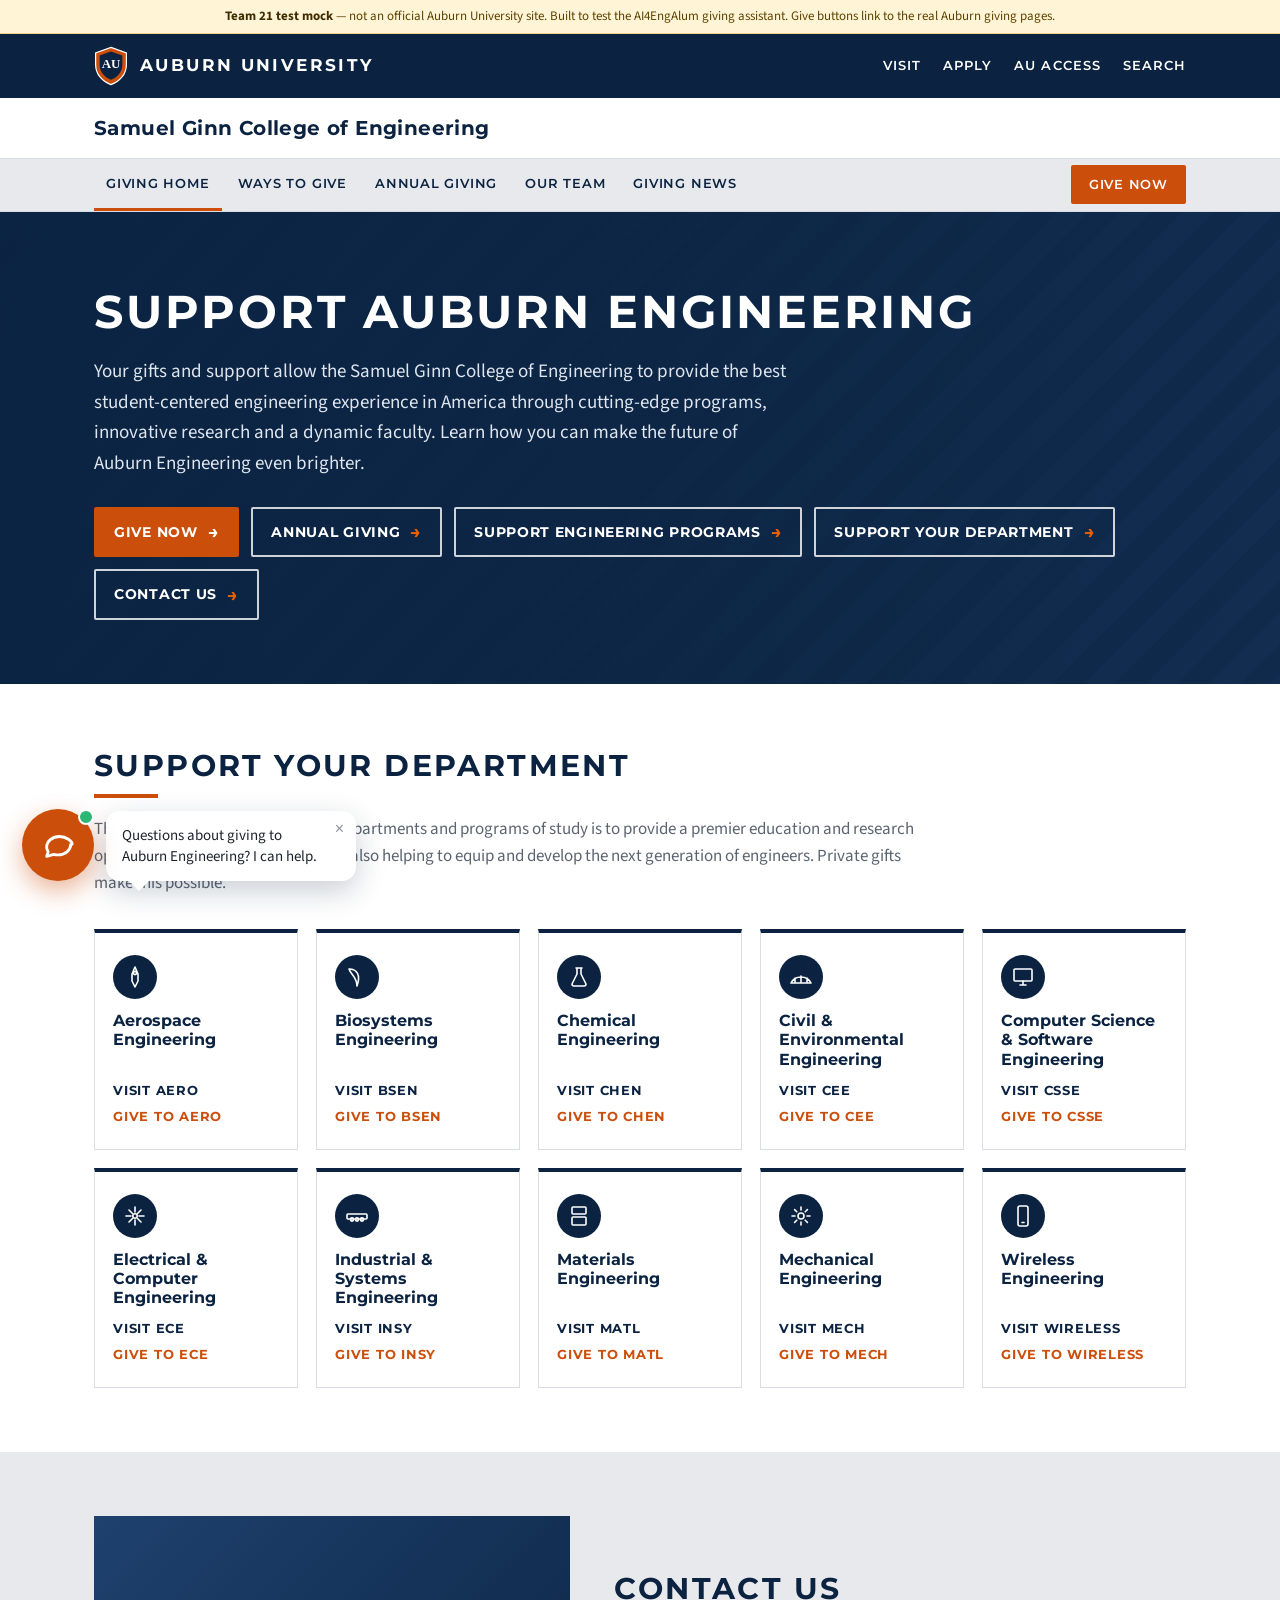
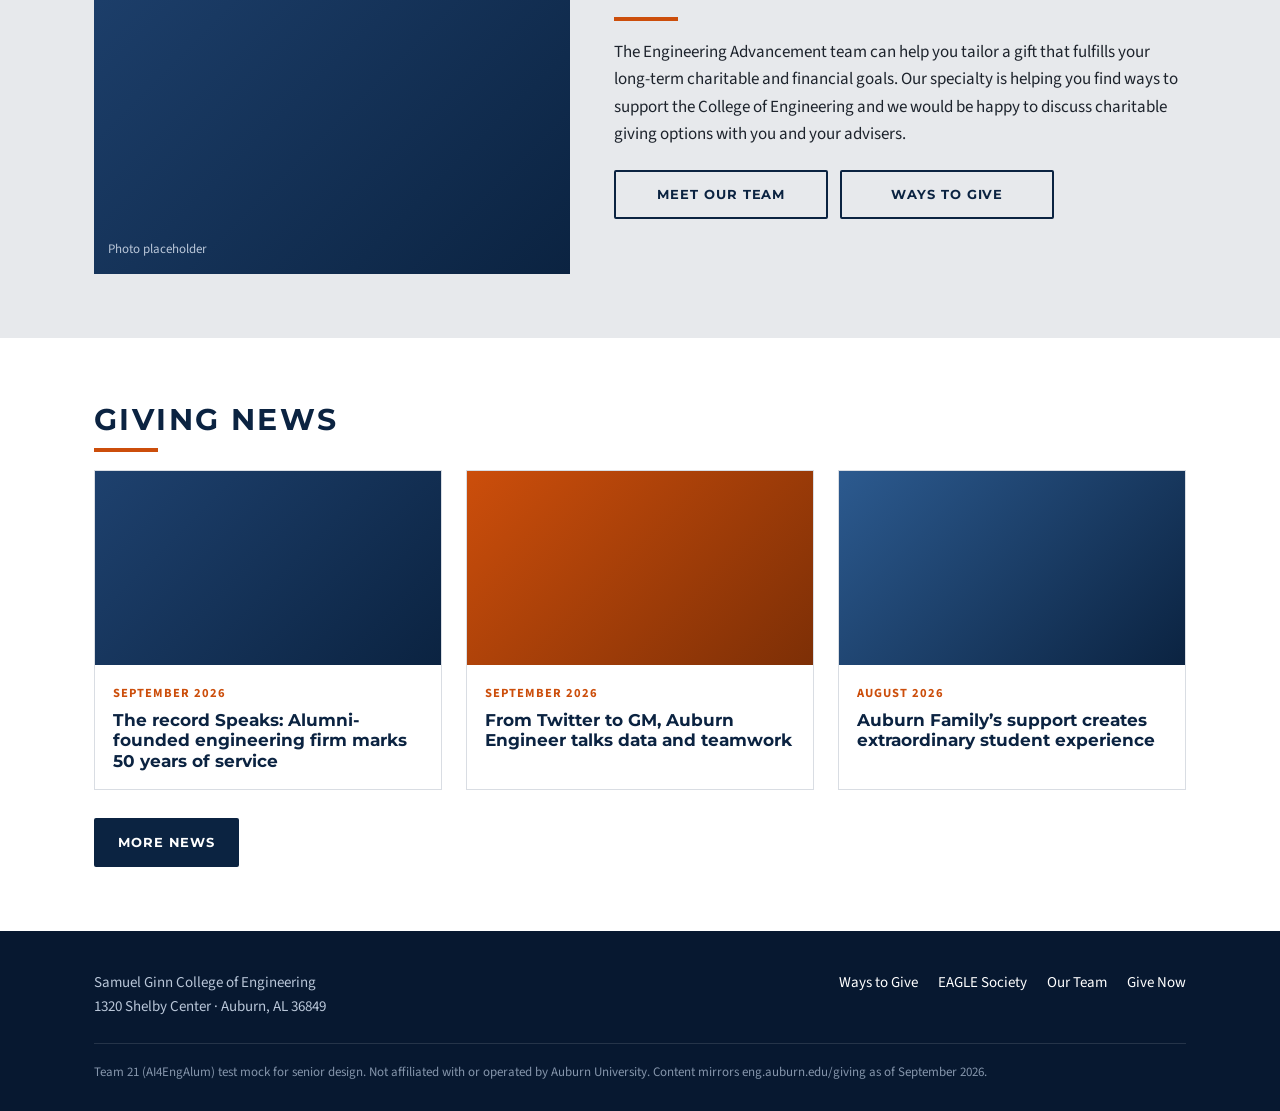
==== rag/static/site/index.html @ 4bf18b6c "Chat button and panel move to the bottom left, level with the site's back-to-top button The button's" ====
<!DOCTYPE html>
<html lang="en">
<head>
<meta charset="UTF-8">
<meta name="viewport" content="width=device-width, initial-scale=1.0">
<title>Support Auburn Engineering (Test Mock)</title>
<link rel="preconnect" href="https://fonts.googleapis.com">
<link rel="preconnect" href="https://fonts.gstatic.com" crossorigin>
<link href="https://fonts.googleapis.com/css2?family=Montserrat:wght@500;600;700&family=Source+Sans+3:wght@400;600;700&display=swap" rel="stylesheet">
<link rel="stylesheet" href="site.css">
</head>
<body id="top">
<div class="mock-banner"><strong>Team 21 test mock</strong> — not an official Auburn University site. Built to test the AI4EngAlum giving assistant. Give buttons link to the real Auburn giving pages.</div>

<header>
  <div class="topbar">
    <div class="wrap">
      <a class="au-brand" href="index.html">
        <svg class="shield" viewBox="0 0 42 48" aria-hidden="true"><path d="M21 1 L40 8 V22 C40 34 32 43 21 47 C10 43 2 34 2 22 V8 Z" fill="#cc4e0b" stroke="#fff" stroke-width="1.5"/><path d="M21 6 L35 11 V22 C35 31 29 38 21 41 C13 38 7 31 7 22 V11 Z" fill="#0b2341"/><text x="21" y="27" font-family="Georgia, serif" font-size="16" font-weight="700" fill="#fff" text-anchor="middle">AU</text></svg>
        <span class="wordmark">AUBURN UNIVERSITY</span>
      </a>
      <nav class="utility" aria-label="University">
        <a href="https://eng.auburn.edu/visit/">Visit</a>
        <a href="https://www.auburn.edu/admissions/">Apply</a>
        <a href="https://auaccess.auburn.edu/">AU Access</a>
        <a href="https://eng.auburn.edu/">Search</a>
      </nav>
    </div>
  </div>
  <div class="college-band"><div class="wrap"><a href="https://eng.auburn.edu/">Samuel Ginn College of Engineering</a></div></div>
</header>
<nav class="sec-nav" aria-label="Giving">
  <div class="wrap">
    <a href="index.html" aria-current="page">Giving Home</a>
    <a href="ways-to-give.html">Ways to Give</a>
    <a href="eagle-society.html">Annual Giving</a>
    <a href="team.html">Our Team</a>
    <a href="https://eng.auburn.edu/giving/giving-news.html">Giving News</a>
    <a class="give-now" href="https://give.auburn.edu/pages/au-samuel-ginn-college-of-engineering">Give Now</a>
  </div>
</nav>

<main>
  <section class="hero">
    <div class="wrap">
      <h1>Support Auburn Engineering</h1>
      <p>Your gifts and support allow the Samuel Ginn College of Engineering to provide the best student-centered engineering experience in America through cutting-edge programs, innovative research and a dynamic faculty. Learn how you can make the future of Auburn Engineering even brighter.</p>
      <div class="arrow-buttons">
        <a class="arrow-button primary" href="https://give.auburn.edu/pages/au-samuel-ginn-college-of-engineering">Give Now</a>
        <a class="arrow-button" href="eagle-society.html">Annual Giving</a>
        <a class="arrow-button" href="ways-to-give.html">Support Engineering Programs</a>
        <a class="arrow-button" href="#departments">Support Your Department</a>
        <a class="arrow-button" href="#contact">Contact Us</a>
      </div>
    </div>
  </section>

  <section class="block" id="departments">
    <div class="wrap">
      <h2 class="section-header">Support Your Department</h2>
      <p class="section-lede">The goal of each of the college’s 10 departments and programs of study is to provide a premier education and research opportunities for our students, while also helping to equip and develop the next generation of engineers. Private gifts make this possible.</p>
      <div class="dept-grid">
        <div class="dept-card">
          <div class="dept-icon"><svg viewBox="0 0 24 24"><path d="M12 2 L15 9 L15 16 L12 22 L9 16 L9 9 Z"/><circle cx="12" cy="8" r="1.6"/></svg></div>
          <h3>Aerospace Engineering</h3>
          <div class="dept-links"><a class="visit" href="https://eng.auburn.edu/aero">Visit AERO</a><a class="give" href="https://give.auburn.edu/campaigns/aerospace-engineering-department-2">Give to AERO</a></div>
        </div>
        <div class="dept-card">
          <div class="dept-icon"><svg viewBox="0 0 24 24"><path d="M12 21 C12 12 6 10 4 4 C12 4 16 10 12 21 Z"/></svg></div>
          <h3>Biosystems Engineering</h3>
          <div class="dept-links"><a class="visit" href="https://eng.auburn.edu/bsen">Visit BSEN</a><a class="give" href="https://give.auburn.edu/campaigns/biosystems-engineering-2">Give to BSEN</a></div>
        </div>
        <div class="dept-card">
          <div class="dept-icon"><svg viewBox="0 0 24 24"><path d="M9 3 H15 M10 3 V9 L5 19 A2 2 0 0 0 7 21 H17 A2 2 0 0 0 19 19 L14 9 V3"/></svg></div>
          <h3>Chemical Engineering</h3>
          <div class="dept-links"><a class="visit" href="https://eng.auburn.edu/chen">Visit CHEN</a><a class="give" href="https://give.auburn.edu/campaigns/chemical-engineering-department-7">Give to CHEN</a></div>
        </div>
        <div class="dept-card">
          <div class="dept-icon"><svg viewBox="0 0 24 24"><path d="M2 18 C6 10 18 10 22 18 M2 18 H22 M6 18 V13 M12 18 V11 M18 18 V13"/></svg></div>
          <h3>Civil &amp; Environmental Engineering</h3>
          <div class="dept-links"><a class="visit" href="https://eng.auburn.edu/civil">Visit CEE</a><a class="give" href="https://give.auburn.edu/campaigns/civil-engineering-department-8">Give to CEE</a></div>
        </div>
        <div class="dept-card">
          <div class="dept-icon"><svg viewBox="0 0 24 24"><rect x="3" y="4" width="18" height="12" rx="1"/><path d="M9 20 H15 M12 16 V20"/></svg></div>
          <h3>Computer Science &amp; Software Engineering</h3>
          <div class="dept-links"><a class="visit" href="https://eng.auburn.edu/csse">Visit CSSE</a><a class="give" href="https://give.auburn.edu/campaigns/computer-science-and-software-engineering-gifts">Give to CSSE</a></div>
        </div>
        <div class="dept-card">
          <div class="dept-icon"><svg viewBox="0 0 24 24"><circle cx="12" cy="12" r="2.2"/><path d="M12 3 V8 M12 16 V21 M3 12 H8 M16 12 H21 M6 6 L9.5 9.5 M14.5 14.5 L18 18 M18 6 L14.5 9.5 M9.5 14.5 L6 18"/></svg></div>
          <h3>Electrical &amp; Computer Engineering</h3>
          <div class="dept-links"><a class="visit" href="https://eng.auburn.edu/ece">Visit ECE</a><a class="give" href="https://give.auburn.edu/campaigns/electrical-and-computer-engineering-department-5">Give to ECE</a></div>
        </div>
        <div class="dept-card">
          <div class="dept-icon"><svg viewBox="0 0 24 24"><rect x="2" y="10" width="20" height="5" rx="1"/><circle cx="7" cy="15.5" r="1.6"/><circle cx="12" cy="15.5" r="1.6"/><circle cx="17" cy="15.5" r="1.6"/></svg></div>
          <h3>Industrial &amp; Systems Engineering</h3>
          <div class="dept-links"><a class="visit" href="https://eng.auburn.edu/insy">Visit INSY</a><a class="give" href="https://give.auburn.edu/campaigns/industrial-and-systems-engineering">Give to INSY</a></div>
        </div>
        <div class="dept-card">
          <div class="dept-icon"><svg viewBox="0 0 24 24"><rect x="5" y="3" width="14" height="7" rx="1"/><rect x="5" y="13" width="14" height="8" rx="1"/></svg></div>
          <h3>Materials Engineering</h3>
          <div class="dept-links"><a class="visit" href="https://eng.auburn.edu/matl">Visit MATL</a><a class="give" href="https://give.auburn.edu/campaigns/materials-engineering-2">Give to MATL</a></div>
        </div>
        <div class="dept-card">
          <div class="dept-icon"><svg viewBox="0 0 24 24"><circle cx="12" cy="12" r="3"/><path d="M12 3 V6 M12 18 V21 M3 12 H6 M18 12 H21 M5.6 5.6 L7.8 7.8 M16.2 16.2 L18.4 18.4 M18.4 5.6 L16.2 7.8 M7.8 16.2 L5.6 18.4"/></svg></div>
          <h3>Mechanical Engineering</h3>
          <div class="dept-links"><a class="visit" href="https://eng.auburn.edu/mech">Visit MECH</a><a class="give" href="https://give.auburn.edu/campaigns/mechanical-engineering-department-3">Give to MECH</a></div>
        </div>
        <div class="dept-card">
          <div class="dept-icon"><svg viewBox="0 0 24 24"><rect x="7" y="2" width="10" height="20" rx="2"/><path d="M11 18.5 H13"/></svg></div>
          <h3>Wireless Engineering</h3>
          <div class="dept-links"><a class="visit" href="https://eng.auburn.edu/wireless">Visit WIRELESS</a><a class="give" href="https://give.auburn.edu/campaigns/wireless-engineering-program-2">Give to WIRELESS</a></div>
        </div>
      </div>
    </div>
  </section>

  <section class="block alt" id="contact">
    <div class="wrap contact-grid">
      <div class="photo-ph" aria-hidden="true">Photo placeholder</div>
      <div>
        <h2 class="section-header">Contact Us</h2>
        <p>The Engineering Advancement team can help you tailor a gift that fulfills your long-term charitable and financial goals. Our specialty is helping you find ways to support the College of Engineering and we would be happy to discuss charitable giving options with you and your advisers.</p>
        <div class="contact-actions">
          <a class="btn" href="team.html">Meet our Team</a>
          <a class="btn" href="ways-to-give.html">Ways to give</a>
        </div>
      </div>
    </div>
  </section>

  <section class="block" id="news">
    <div class="wrap">
      <h2 class="section-header">Giving News</h2>
      <div class="news-grid">
        <article class="news-card">
          <a href="https://eng.auburn.edu/news/2026/09/speaks-marks-50th-anniversary">
            <div class="news-thumb"></div>
            <div class="news-body"><div class="date">September 2026</div><h3>The record Speaks: Alumni-founded engineering firm marks 50 years of service</h3></div>
          </a>
        </article>
        <article class="news-card">
          <a href="https://eng.auburn.edu/news/2026/09/marcus-hanson-talks-life-career">
            <div class="news-thumb" style="background:linear-gradient(135deg,#cc4e0b,#7d2f06)"></div>
            <div class="news-body"><div class="date">September 2026</div><h3>From Twitter to GM, Auburn Engineer talks data and teamwork</h3></div>
          </a>
        </article>
        <article class="news-card">
          <a href="https://eng.auburn.edu/news/2026/08/281415-mic-man-ben-timm-auburn-engineering-student-experience">
            <div class="news-thumb" style="background:linear-gradient(135deg,#2c5a8f,#0b2341)"></div>
            <div class="news-body"><div class="date">August 2026</div><h3>Auburn Family’s support creates extraordinary student experience</h3></div>
          </a>
        </article>
      </div>
      <a class="btn dark" href="https://eng.auburn.edu/giving/giving-news.html">More News</a>
    </div>
  </section>
</main>

<footer class="site">
  <div class="wrap">
    <div>Samuel Ginn College of Engineering<br>1320 Shelby Center · Auburn, AL 36849</div>
    <nav class="foot-links" aria-label="Footer">
      <a href="ways-to-give.html">Ways to Give</a>
      <a href="eagle-society.html">EAGLE Society</a>
      <a href="team.html">Our Team</a>
      <a href="https://give.auburn.edu/pages/au-samuel-ginn-college-of-engineering">Give Now</a>
    </nav>
    <div class="fine">Team 21 (AI4EngAlum) test mock for senior design. Not affiliated with or operated by Auburn University. Content mirrors eng.auburn.edu/giving as of September 2026.</div>
  </div>
</footer>

<div class="to-top"><a href="#top" aria-label="Back to top"><svg width="16" height="16" viewBox="0 0 16 16" fill="currentColor" aria-hidden="true"><path d="M8 15a.5.5 0 0 0 .5-.5V2.707l3.146 3.147a.5.5 0 0 0 .708-.708l-4-4a.5.5 0 0 0-.708 0l-4 4a.5.5 0 1 0 .708.708L7.5 2.707V14.5a.5.5 0 0 0 .5.5z"/></svg></a></div>
<script>(function(){var t=document.querySelector('.to-top');function f(){t.classList.toggle('show',scrollY>400);}addEventListener('scroll',f,{passive:true});f();})();</script>
<script src="chat-widget.js" defer></script>
</body>
</html>
---- rag/static/site/site.css ----
/* Test mock of the Auburn Engineering giving pages (eng.auburn.edu/giving).
   Colors match the live site's stylesheet; fonts are free stand-ins for the
   licensed Sweet Sans Pro. Not an official Auburn site. */

:root{
  --au-navy:#0b2341;
  --au-navy-deep:#071830;
  --au-orange:#cc4e0b;
  --au-orange-bright:#e86100;
  --au-gray:#e7e9ec;
  --au-gray-2:#eaeaea;
  --ink:#1d232c;
  --muted:#5b6470;
  --line:#d9dde3;
}
*{box-sizing:border-box;}
html,body{margin:0;padding:0;}
body{
  font-family:'Source Sans 3',-apple-system,BlinkMacSystemFont,'Segoe UI',sans-serif;
  font-size:17px;
  line-height:1.6;
  color:var(--ink);
  background:#fff;
  -webkit-font-smoothing:antialiased;
}
h1,h2,h3,h4{
  font-family:'Montserrat',sans-serif;
  color:var(--au-navy);
  margin:0 0 .5em;
  line-height:1.2;
}
a{color:var(--au-orange);}
a:hover{color:var(--au-orange-bright);}
.wrap{max-width:1140px;margin:0 auto;padding:0 24px;}

/* ---------- Test-mock banner ---------- */
.mock-banner{
  background:#fff4d6;
  color:#5c4400;
  border-bottom:1px solid #ecd48a;
  font-size:13px;
  text-align:center;
  padding:6px 16px;
}
.mock-banner strong{color:#3d2d00;}

/* ---------- University top bar ---------- */
.topbar{background:var(--au-navy);color:#fff;}
.topbar .wrap{display:flex;align-items:center;justify-content:space-between;min-height:64px;gap:16px;}
.au-brand{display:flex;align-items:center;gap:12px;color:#fff;text-decoration:none;}
.au-brand:hover{color:#fff;}
.au-brand .shield{width:34px;height:40px;flex:none;}
.au-brand .wordmark{
  font-family:'Montserrat',sans-serif;font-weight:700;letter-spacing:.14em;font-size:17px;
}
.utility{display:flex;gap:22px;font-family:'Montserrat',sans-serif;font-size:13px;
  font-weight:600;letter-spacing:.08em;text-transform:uppercase;}
.utility a{color:#fff;text-decoration:none;}
.utility a:hover{color:var(--au-orange-bright);}

/* ---------- College band ---------- */
.college-band{background:#fff;border-bottom:1px solid var(--line);}
.college-band .wrap{padding-top:14px;padding-bottom:14px;}
.college-band a{
  font-family:'Montserrat',sans-serif;color:var(--au-navy);text-decoration:none;
  font-weight:700;font-size:20px;letter-spacing:.02em;
}

/* ---------- Secondary nav (sticky) ---------- */
.sec-nav{background:var(--au-gray);position:sticky;top:0;z-index:50;border-bottom:1px solid var(--line);}
.sec-nav .wrap{display:flex;align-items:center;gap:4px;flex-wrap:wrap;min-height:50px;}
.sec-nav a{
  font-family:'Montserrat',sans-serif;font-size:13px;font-weight:600;letter-spacing:.06em;
  text-transform:uppercase;color:var(--au-navy);text-decoration:none;padding:14px 12px;
  border-bottom:3px solid transparent;
}
.sec-nav a:hover,.sec-nav a[aria-current="page"]{border-bottom-color:var(--au-orange);}
.sec-nav .give-now{
  margin-left:auto;background:var(--au-orange);color:#fff;border:none;padding:9px 18px;border-radius:2px;
}
.sec-nav .give-now:hover{background:var(--au-orange-bright);color:#fff;}

/* ---------- Page hero ---------- */
.hero{
  position:relative;color:#fff;
  background:
    linear-gradient(100deg,rgba(11,35,65,.96) 0%,rgba(11,35,65,.85) 50%,rgba(11,35,65,.55) 100%),
    repeating-linear-gradient(135deg,#1b3a63 0 22px,#16335a 22px 44px);
  padding:72px 0 64px;
}
.hero h1{
  color:#fff;text-transform:uppercase;letter-spacing:.06em;font-size:clamp(28px,5vw,46px);
  margin-bottom:.4em;
}
.hero p{max-width:700px;font-size:19px;color:#dfe6ef;margin:0 0 28px;}
.hero.slim{padding:52px 0 44px;}
.hero .crumbs{font-size:13px;letter-spacing:.06em;text-transform:uppercase;color:#b9c6d8;margin-bottom:12px;}
.hero .crumbs a{color:#fff;text-decoration:none;}

.arrow-buttons{display:flex;flex-wrap:wrap;gap:12px;}
.arrow-button{
  display:inline-flex;align-items:center;gap:10px;
  font-family:'Montserrat',sans-serif;font-weight:700;font-size:14px;letter-spacing:.05em;
  text-transform:uppercase;text-decoration:none;color:#fff;
  border:2px solid rgba(255,255,255,.8);padding:12px 18px;border-radius:2px;
}
.arrow-button::after{content:"\2192";color:var(--au-orange-bright);font-size:18px;line-height:1;}
.arrow-button:hover{background:#fff;color:var(--au-navy);}
.arrow-button.primary{background:var(--au-orange);border-color:var(--au-orange);}
.arrow-button.primary::after{color:#fff;}
.arrow-button.primary:hover{background:var(--au-orange-bright);border-color:var(--au-orange-bright);color:#fff;}

/* ---------- Sections ---------- */
section.block{padding:64px 0;}
section.block.alt{background:var(--au-gray);}
.section-header{
  text-transform:uppercase;letter-spacing:.08em;font-size:clamp(22px,3vw,30px);
  position:relative;padding-bottom:14px;margin-bottom:18px;
}
.section-header::after{
  content:"";position:absolute;left:0;bottom:0;width:64px;height:4px;background:var(--au-orange);
}
.section-lede{max-width:820px;color:var(--muted);margin:0 0 32px;}

.btn{
  display:inline-block;font-family:'Montserrat',sans-serif;font-weight:700;font-size:13px;
  letter-spacing:.07em;text-transform:uppercase;text-decoration:none;padding:12px 22px;border-radius:2px;
  border:2px solid var(--au-navy);color:var(--au-navy);background:transparent;text-align:center;
}
.btn:hover{background:var(--au-navy);color:#fff;}
.btn.dark{background:var(--au-navy);color:#fff;}
.btn.dark:hover{background:var(--au-orange);border-color:var(--au-orange);}
.btn.orange{background:var(--au-orange);border-color:var(--au-orange);color:#fff;}
.btn.orange:hover{background:var(--au-orange-bright);border-color:var(--au-orange-bright);}

/* ---------- Department grid ---------- */
.dept-grid{display:grid;grid-template-columns:repeat(auto-fill,minmax(200px,1fr));gap:18px;}
.dept-card{
  background:#fff;border:1px solid var(--line);border-top:4px solid var(--au-navy);
  padding:22px 18px;display:flex;flex-direction:column;gap:12px;
}
.dept-card:hover{border-top-color:var(--au-orange);}
.dept-icon{width:44px;height:44px;border-radius:50%;background:var(--au-navy);
  display:flex;align-items:center;justify-content:center;}
.dept-icon svg{width:24px;height:24px;stroke:#fff;fill:none;stroke-width:1.6;stroke-linecap:round;stroke-linejoin:round;}
.dept-card h3{font-size:16px;margin:0;flex:1;}
.dept-links{display:flex;flex-direction:column;gap:6px;}
.dept-links a{font-family:'Montserrat',sans-serif;font-size:12.5px;font-weight:700;
  letter-spacing:.06em;text-transform:uppercase;text-decoration:none;}
.dept-links a.give{color:var(--au-orange);}
.dept-links a.visit{color:var(--au-navy);}

/* ---------- Contact ---------- */
.contact-grid{display:grid;grid-template-columns:1fr 1.2fr;gap:44px;align-items:center;}
.photo-ph{
  aspect-ratio:4/3;background:linear-gradient(135deg,#1e416e,var(--au-navy));
  display:flex;align-items:flex-end;padding:14px;color:#b9c6d8;font-size:13px;
}
.contact-actions{display:grid;grid-template-columns:1fr 1fr;gap:12px;max-width:440px;margin-top:22px;}

/* ---------- News ---------- */
.news-grid{display:grid;grid-template-columns:repeat(auto-fill,minmax(280px,1fr));gap:24px;margin-bottom:28px;}
.news-card{background:#fff;border:1px solid var(--line);display:flex;flex-direction:column;}
.news-card a{color:inherit;text-decoration:none;}
.news-thumb{aspect-ratio:16/9;background:linear-gradient(135deg,#1e416e,var(--au-navy));}
.news-body{padding:18px;}
.news-body .date{font-size:12.5px;letter-spacing:.08em;text-transform:uppercase;color:var(--au-orange);font-weight:700;}
.news-body h3{font-size:17px;margin:.4em 0 0;}
.news-card:hover h3{color:var(--au-orange);}

/* ---------- Content pages ---------- */
.content-grid{display:grid;grid-template-columns:repeat(auto-fill,minmax(320px,1fr));gap:22px;}
.way{background:#fff;border:1px solid var(--line);border-left:4px solid var(--au-orange);padding:22px 24px;}
.way h3{font-size:19px;text-transform:uppercase;letter-spacing:.04em;}
.way p{margin:0 0 .7em;}
.way p:last-child{margin-bottom:0;}
.way address{font-style:normal;background:var(--au-gray);padding:10px 14px;margin:0 0 .7em;}
.prose{max-width:820px;}
.benefits{padding-left:1.2em;}
.benefits li{margin-bottom:.5em;}

/* ---------- Staff directory ---------- */
.staff-grid{display:grid;grid-template-columns:repeat(auto-fill,minmax(310px,1fr));gap:20px;}
.staff{background:#fff;border:1px solid var(--line);padding:20px 22px;display:flex;flex-direction:column;gap:6px;}
.staff h3{font-size:18px;margin:0;}
.staff .title{font-weight:600;color:var(--au-orange);font-size:15px;}
.staff .contact{font-size:15px;color:var(--muted);}
.staff .contact a{color:var(--au-navy);}
.staff p{margin:.4em 0 0;font-size:15.5px;}

/* ---------- Footer ---------- */
footer.site{background:var(--au-navy-deep);color:#b9c6d8;padding:40px 0 28px;font-size:15px;margin-top:0;}
footer.site .wrap{display:flex;flex-wrap:wrap;justify-content:space-between;gap:24px;}
footer.site a{color:#fff;text-decoration:none;}
footer.site a:hover{color:var(--au-orange-bright);}
footer.site .foot-links{display:flex;flex-wrap:wrap;gap:20px;}
footer.site .fine{flex-basis:100%;border-top:1px solid rgba(255,255,255,.12);padding-top:18px;font-size:13px;color:#8595ab;}

@media (max-width:820px){
  .contact-grid{grid-template-columns:1fr;}
  .utility{display:none;}
  .sec-nav .wrap{flex-wrap:nowrap;overflow-x:auto;scrollbar-width:none;padding-right:0;}
  .sec-nav .wrap::-webkit-scrollbar{display:none;}
  .sec-nav a{white-space:nowrap;flex:none;padding:14px 10px;}
  .sec-nav .give-now{margin:0 16px 0 6px;padding:8px 14px;}
  .college-band a{font-size:17px;}
  section.block{padding:48px 0;}
  .wrap{padding:0 16px;}
}

/* Copy of the live site's back-to-top button (Bootstrap btn-light, 42x38, right 21.6px, bottom 36px).
   Shown after scrolling, like the real one; the chat button lines up with it on the left. */
.to-top{position:fixed;right:21.6px;bottom:36px;z-index:1000;opacity:0;pointer-events:none;transition:opacity .2s ease;}
.to-top.show{opacity:1;pointer-events:auto;}
.to-top a{display:flex;align-items:center;justify-content:center;width:42px;height:38px;background:#f8f9fa;
  border:1px solid #f8f9fa;border-radius:6px;color:#212529;box-shadow:0 1px 4px rgba(0,0,0,.15);}
.to-top a:hover{background:#e2e6ea;}
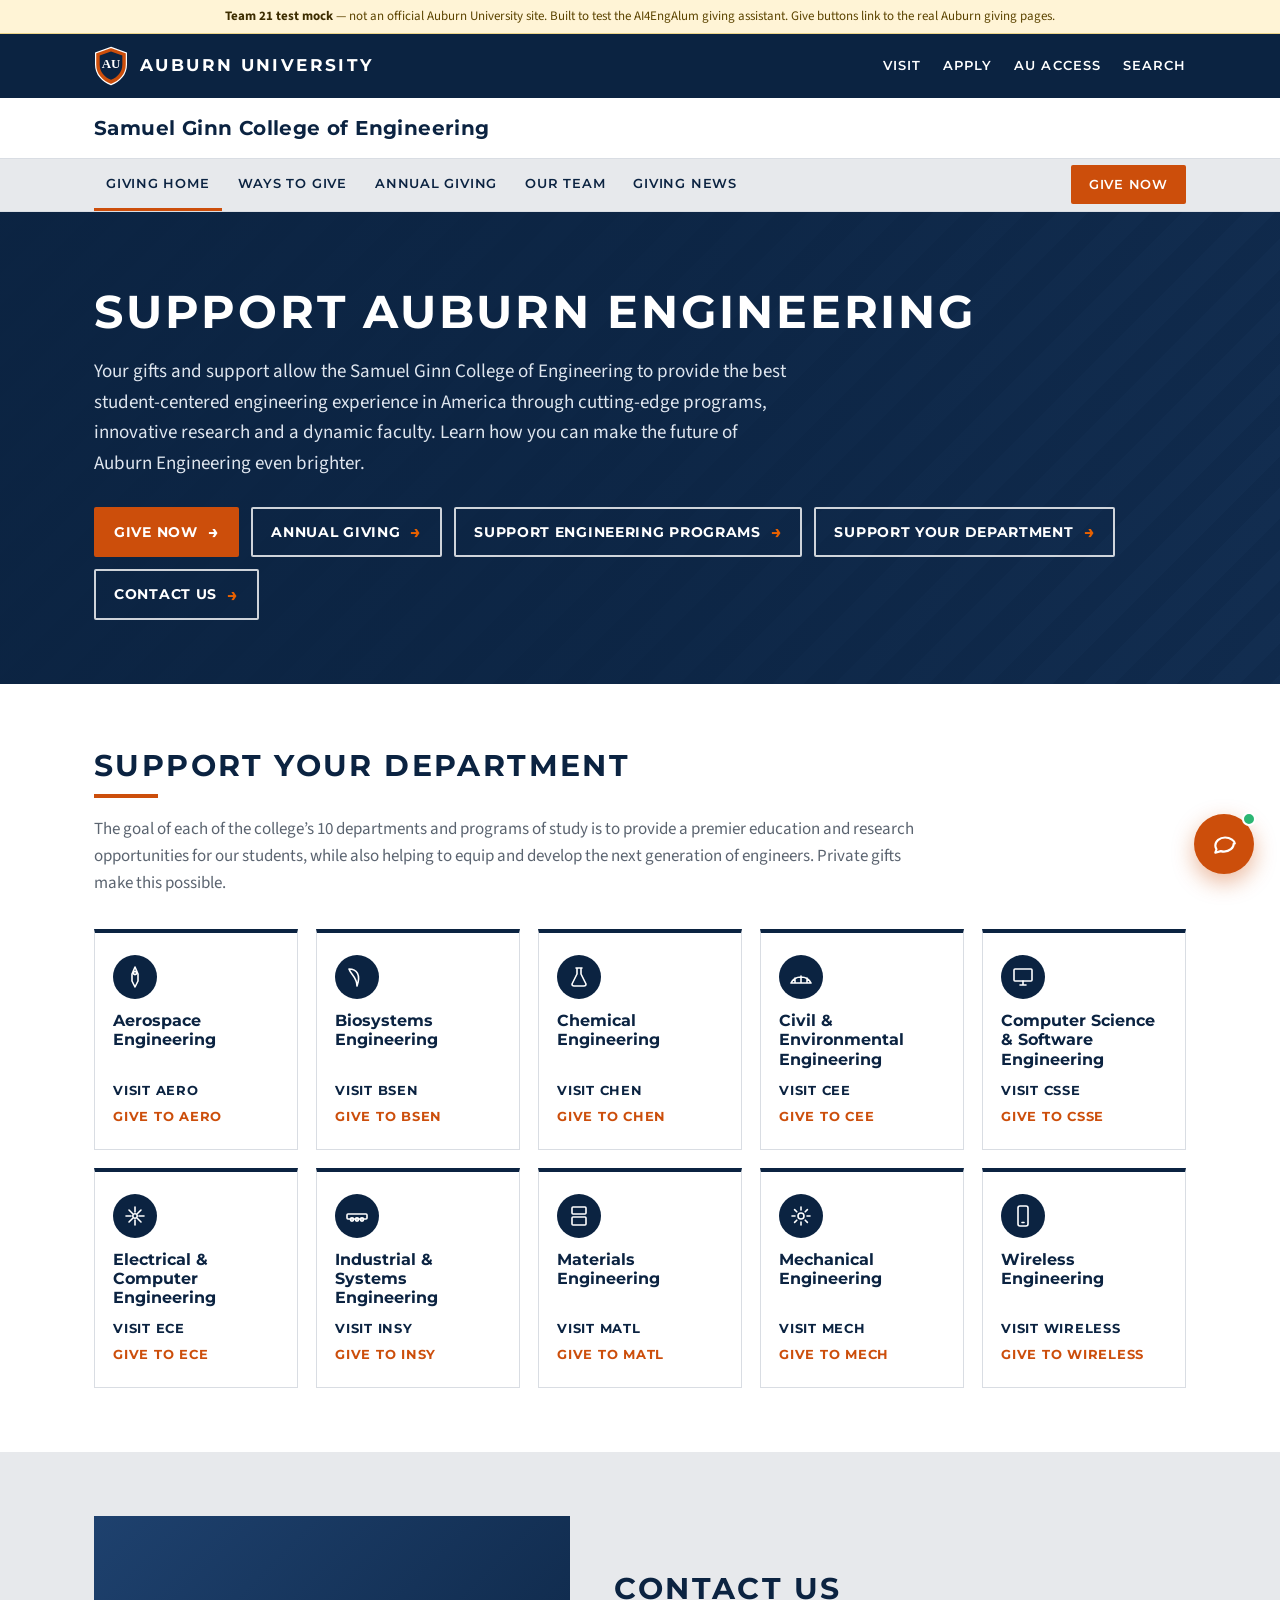
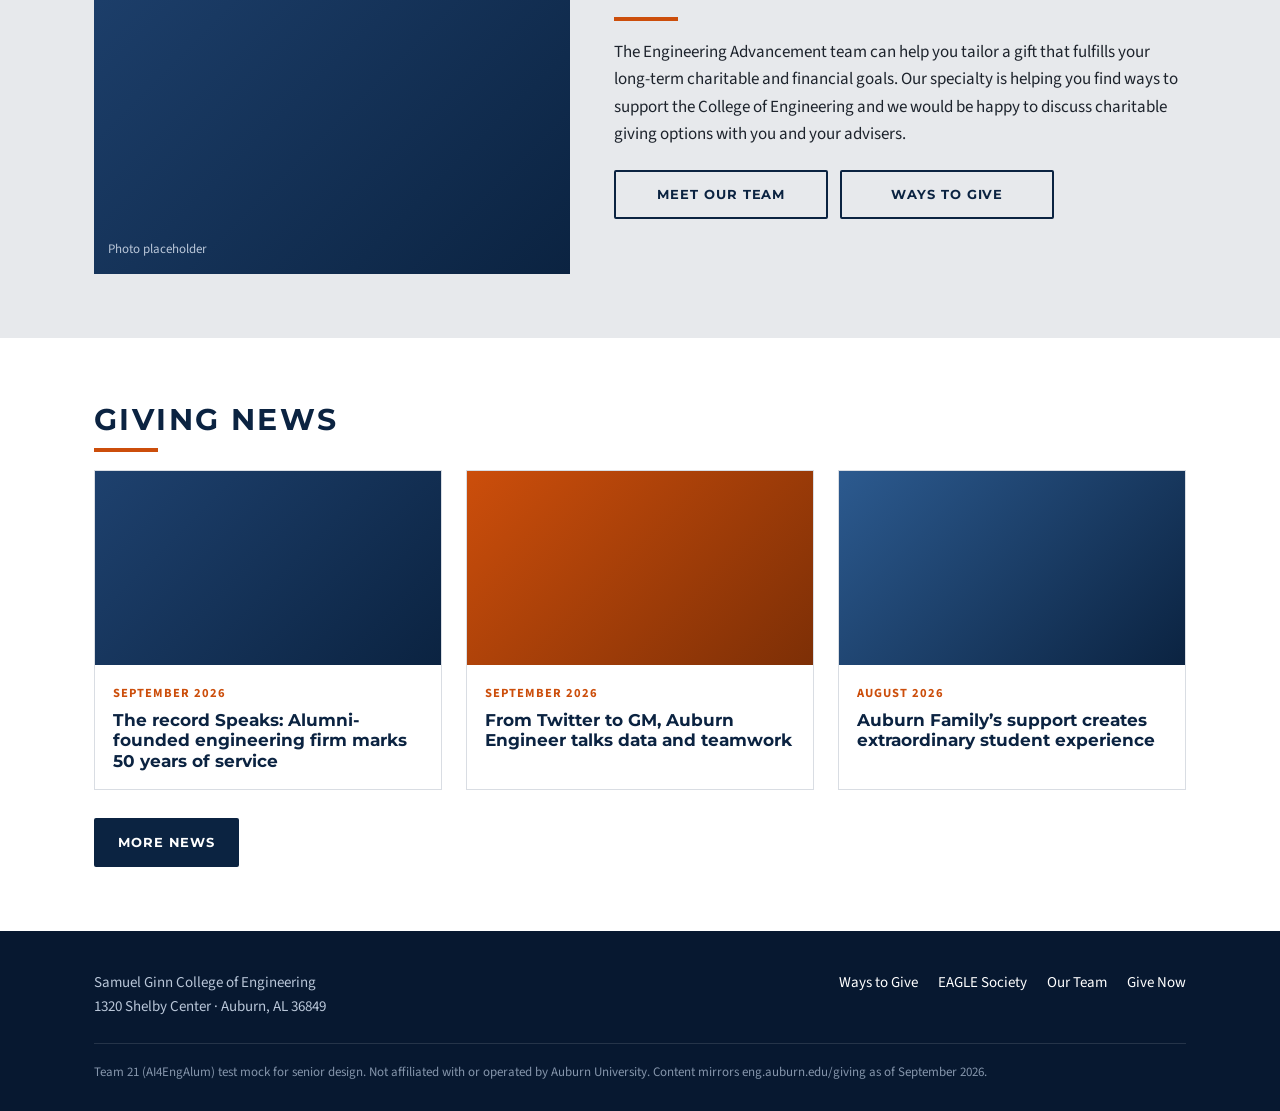
==== commit 4cecc92f: "AI4EngAlum: Auburn Engineering giving assistant Team 21, COMP 4710 Senior Design, Auburn University," ====
--- a/rag/static/site/index.html
+++ b/rag/static/site/index.html
@@ -9,7 +9,7 @@
 <link href="https://fonts.googleapis.com/css2?family=Montserrat:wght@500;600;700&family=Source+Sans+3:wght@400;600;700&display=swap" rel="stylesheet">
 <link rel="stylesheet" href="site.css">
 </head>
-<body id="top">
+<body>
 <div class="mock-banner"><strong>Team 21 test mock</strong> — not an official Auburn University site. Built to test the AI4EngAlum giving assistant. Give buttons link to the real Auburn giving pages.</div>
 
 <header>
@@ -169,8 +169,6 @@
   </div>
 </footer>
 
-<div class="to-top"><a href="#top" aria-label="Back to top"><svg width="16" height="16" viewBox="0 0 16 16" fill="currentColor" aria-hidden="true"><path d="M8 15a.5.5 0 0 0 .5-.5V2.707l3.146 3.147a.5.5 0 0 0 .708-.708l-4-4a.5.5 0 0 0-.708 0l-4 4a.5.5 0 1 0 .708.708L7.5 2.707V14.5a.5.5 0 0 0 .5.5z"/></svg></a></div>
-<script>(function(){var t=document.querySelector('.to-top');function f(){t.classList.toggle('show',scrollY>400);}addEventListener('scroll',f,{passive:true});f();})();</script>
 <script src="chat-widget.js" defer></script>
 </body>
 </html>
--- a/rag/static/site/site.css
+++ b/rag/static/site/site.css
@@ -207,11 +207,3 @@
   section.block{padding:48px 0;}
   .wrap{padding:0 16px;}
 }
-
-/* Copy of the live site's back-to-top button (Bootstrap btn-light, 42x38, right 21.6px, bottom 36px).
-   Shown after scrolling, like the real one; the chat button lines up with it on the left. */
-.to-top{position:fixed;right:21.6px;bottom:36px;z-index:1000;opacity:0;pointer-events:none;transition:opacity .2s ease;}
-.to-top.show{opacity:1;pointer-events:auto;}
-.to-top a{display:flex;align-items:center;justify-content:center;width:42px;height:38px;background:#f8f9fa;
-  border:1px solid #f8f9fa;border-radius:6px;color:#212529;box-shadow:0 1px 4px rgba(0,0,0,.15);}
-.to-top a:hover{background:#e2e6ea;}
